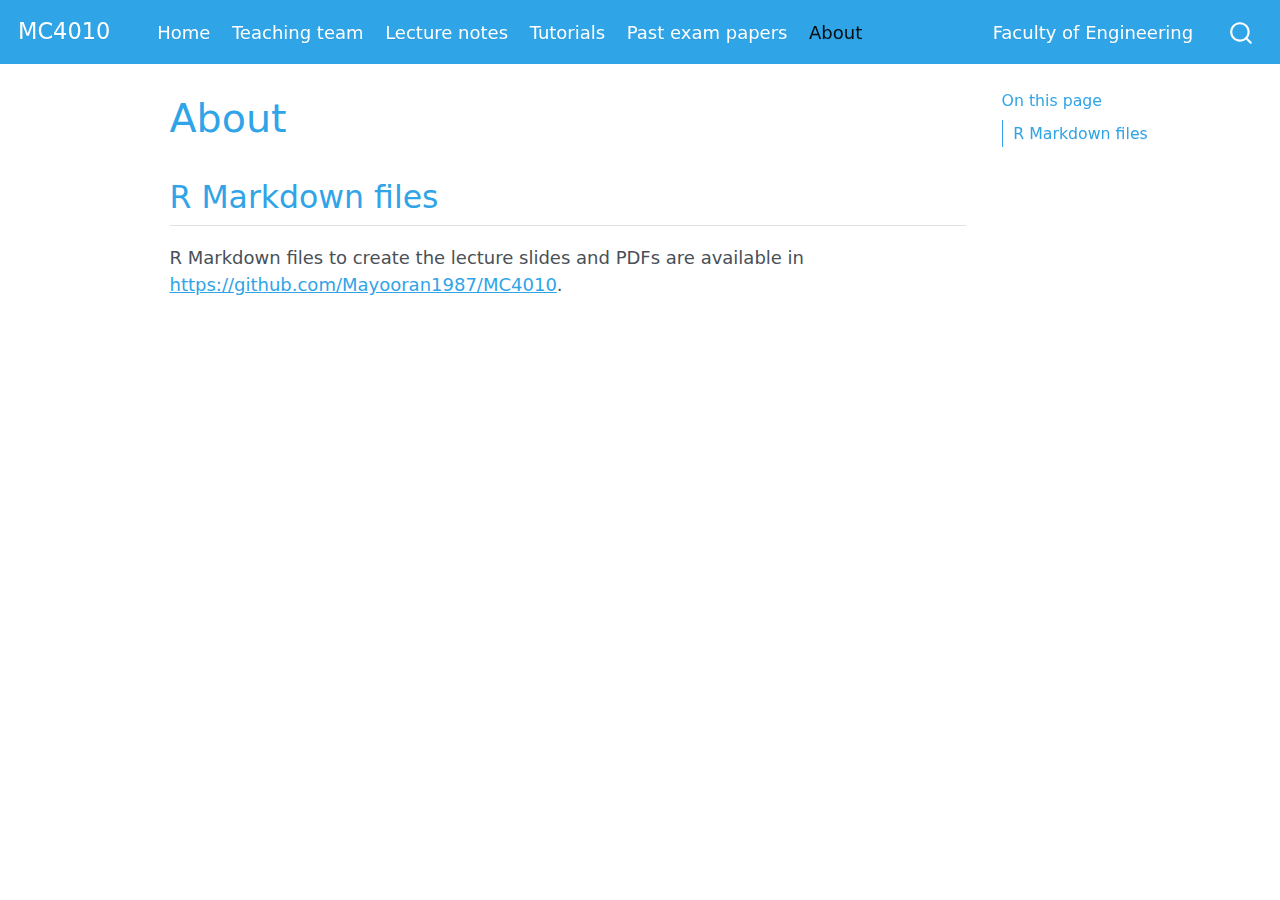
==== docs/about.html @ e9e0e406 "Add files via upload" ====
<!DOCTYPE html>
<html xmlns="http://www.w3.org/1999/xhtml" lang="en" xml:lang="en"><head>

<meta charset="utf-8">
<meta name="generator" content="quarto-1.2.269">

<meta name="viewport" content="width=device-width, initial-scale=1.0, user-scalable=yes">


<title>MC4010 - About</title>
<style>
code{white-space: pre-wrap;}
span.smallcaps{font-variant: small-caps;}
div.columns{display: flex; gap: min(4vw, 1.5em);}
div.column{flex: auto; overflow-x: auto;}
div.hanging-indent{margin-left: 1.5em; text-indent: -1.5em;}
ul.task-list{list-style: none;}
ul.task-list li input[type="checkbox"] {
  width: 0.8em;
  margin: 0 0.8em 0.2em -1.6em;
  vertical-align: middle;
}
</style>


<script src="site_libs/quarto-nav/quarto-nav.js"></script>
<script src="site_libs/quarto-nav/headroom.min.js"></script>
<script src="site_libs/clipboard/clipboard.min.js"></script>
<script src="site_libs/quarto-search/autocomplete.umd.js"></script>
<script src="site_libs/quarto-search/fuse.min.js"></script>
<script src="site_libs/quarto-search/quarto-search.js"></script>
<meta name="quarto:offset" content="./">
<script src="site_libs/quarto-html/quarto.js"></script>
<script src="site_libs/quarto-html/popper.min.js"></script>
<script src="site_libs/quarto-html/tippy.umd.min.js"></script>
<script src="site_libs/quarto-html/anchor.min.js"></script>
<link href="site_libs/quarto-html/tippy.css" rel="stylesheet">
<link href="site_libs/quarto-html/quarto-syntax-highlighting.css" rel="stylesheet" id="quarto-text-highlighting-styles">
<script src="site_libs/bootstrap/bootstrap.min.js"></script>
<link href="site_libs/bootstrap/bootstrap-icons.css" rel="stylesheet">
<link href="site_libs/bootstrap/bootstrap.min.css" rel="stylesheet" id="quarto-bootstrap" data-mode="light">
<script id="quarto-search-options" type="application/json">{
  "location": "navbar",
  "copy-button": false,
  "collapse-after": 3,
  "panel-placement": "end",
  "type": "overlay",
  "limit": 20,
  "language": {
    "search-no-results-text": "No results",
    "search-matching-documents-text": "matching documents",
    "search-copy-link-title": "Copy link to search",
    "search-hide-matches-text": "Hide additional matches",
    "search-more-match-text": "more match in this document",
    "search-more-matches-text": "more matches in this document",
    "search-clear-button-title": "Clear",
    "search-detached-cancel-button-title": "Cancel",
    "search-submit-button-title": "Submit"
  }
}</script>


<link rel="stylesheet" href="styles.css">
</head>

<body class="nav-fixed">

<div id="quarto-search-results"></div>
  <header id="quarto-header" class="headroom fixed-top">
    <nav class="navbar navbar-expand-lg navbar-dark ">
      <div class="navbar-container container-fluid">
      <div class="navbar-brand-container">
    <a class="navbar-brand" href="./index.html">
    <span class="navbar-title">MC4010</span>
    </a>
  </div>
          <button class="navbar-toggler" type="button" data-bs-toggle="collapse" data-bs-target="#navbarCollapse" aria-controls="navbarCollapse" aria-expanded="false" aria-label="Toggle navigation" onclick="if (window.quartoToggleHeadroom) { window.quartoToggleHeadroom(); }">
  <span class="navbar-toggler-icon"></span>
</button>
          <div class="collapse navbar-collapse" id="navbarCollapse">
            <ul class="navbar-nav navbar-nav-scroll me-auto">
  <li class="nav-item">
    <a class="nav-link" href="./index.html">
 <span class="menu-text">Home</span></a>
  </li>  
  <li class="nav-item">
    <a class="nav-link" href="./teaching.html">
 <span class="menu-text">Teaching team</span></a>
  </li>  
  <li class="nav-item">
    <a class="nav-link" href="./notes.html">
 <span class="menu-text">Lecture notes</span></a>
  </li>  
  <li class="nav-item">
    <a class="nav-link" href="./tutorials.html">
 <span class="menu-text">Tutorials</span></a>
  </li>  
  <li class="nav-item">
    <a class="nav-link" href="./Past_exam.html">
 <span class="menu-text">Past exam papers</span></a>
  </li>  
  <li class="nav-item">
    <a class="nav-link active" href="./about.html" aria-current="page">
 <span class="menu-text">About</span></a>
  </li>  
</ul>
            <ul class="navbar-nav navbar-nav-scroll ms-auto">
  <li class="nav-item">
    <a class="nav-link" href="http://eng.jfn.ac.lk/">
 <span class="menu-text">Faculty of Engineering</span></a>
  </li>  
</ul>
              <div id="quarto-search" class="" title="Search"></div>
          </div> <!-- /navcollapse -->
      </div> <!-- /container-fluid -->
    </nav>
</header>
<!-- content -->
<div id="quarto-content" class="quarto-container page-columns page-rows-contents page-layout-article page-navbar">
<!-- sidebar -->
<!-- margin-sidebar -->
    <div id="quarto-margin-sidebar" class="sidebar margin-sidebar">
        <nav id="TOC" role="doc-toc" class="toc-active">
    <h2 id="toc-title">On this page</h2>
   
  <ul>
  <li><a href="#r-markdown-files" id="toc-r-markdown-files" class="nav-link active" data-scroll-target="#r-markdown-files">R Markdown files</a></li>
  </ul>
</nav>
    </div>
<!-- main -->
<main class="content" id="quarto-document-content">

<header id="title-block-header" class="quarto-title-block default">
<div class="quarto-title">
<h1 class="title">About</h1>
</div>



<div class="quarto-title-meta">

    
  
    
  </div>
  

</header>

<section id="r-markdown-files" class="level2">
<h2 class="anchored" data-anchor-id="r-markdown-files">R Markdown files</h2>
<p>R Markdown files to create the lecture slides and PDFs are available in <a href="https://github.com/Mayooran1987/MC4010" class="uri">https://github.com/Mayooran1987/MC4010</a>.</p>


</section>

</main> <!-- /main -->
<script id="quarto-html-after-body" type="application/javascript">
window.document.addEventListener("DOMContentLoaded", function (event) {
  const toggleBodyColorMode = (bsSheetEl) => {
    const mode = bsSheetEl.getAttribute("data-mode");
    const bodyEl = window.document.querySelector("body");
    if (mode === "dark") {
      bodyEl.classList.add("quarto-dark");
      bodyEl.classList.remove("quarto-light");
    } else {
      bodyEl.classList.add("quarto-light");
      bodyEl.classList.remove("quarto-dark");
    }
  }
  const toggleBodyColorPrimary = () => {
    const bsSheetEl = window.document.querySelector("link#quarto-bootstrap");
    if (bsSheetEl) {
      toggleBodyColorMode(bsSheetEl);
    }
  }
  toggleBodyColorPrimary();  
  const icon = "";
  const anchorJS = new window.AnchorJS();
  anchorJS.options = {
    placement: 'right',
    icon: icon
  };
  anchorJS.add('.anchored');
  const clipboard = new window.ClipboardJS('.code-copy-button', {
    target: function(trigger) {
      return trigger.previousElementSibling;
    }
  });
  clipboard.on('success', function(e) {
    // button target
    const button = e.trigger;
    // don't keep focus
    button.blur();
    // flash "checked"
    button.classList.add('code-copy-button-checked');
    var currentTitle = button.getAttribute("title");
    button.setAttribute("title", "Copied!");
    let tooltip;
    if (window.bootstrap) {
      button.setAttribute("data-bs-toggle", "tooltip");
      button.setAttribute("data-bs-placement", "left");
      button.setAttribute("data-bs-title", "Copied!");
      tooltip = new bootstrap.Tooltip(button, 
        { trigger: "manual", 
          customClass: "code-copy-button-tooltip",
          offset: [0, -8]});
      tooltip.show();    
    }
    setTimeout(function() {
      if (tooltip) {
        tooltip.hide();
        button.removeAttribute("data-bs-title");
        button.removeAttribute("data-bs-toggle");
        button.removeAttribute("data-bs-placement");
      }
      button.setAttribute("title", currentTitle);
      button.classList.remove('code-copy-button-checked');
    }, 1000);
    // clear code selection
    e.clearSelection();
  });
  function tippyHover(el, contentFn) {
    const config = {
      allowHTML: true,
      content: contentFn,
      maxWidth: 500,
      delay: 100,
      arrow: false,
      appendTo: function(el) {
          return el.parentElement;
      },
      interactive: true,
      interactiveBorder: 10,
      theme: 'quarto',
      placement: 'bottom-start'
    };
    window.tippy(el, config); 
  }
  const noterefs = window.document.querySelectorAll('a[role="doc-noteref"]');
  for (var i=0; i<noterefs.length; i++) {
    const ref = noterefs[i];
    tippyHover(ref, function() {
      // use id or data attribute instead here
      let href = ref.getAttribute('data-footnote-href') || ref.getAttribute('href');
      try { href = new URL(href).hash; } catch {}
      const id = href.replace(/^#\/?/, "");
      const note = window.document.getElementById(id);
      return note.innerHTML;
    });
  }
  const findCites = (el) => {
    const parentEl = el.parentElement;
    if (parentEl) {
      const cites = parentEl.dataset.cites;
      if (cites) {
        return {
          el,
          cites: cites.split(' ')
        };
      } else {
        return findCites(el.parentElement)
      }
    } else {
      return undefined;
    }
  };
  var bibliorefs = window.document.querySelectorAll('a[role="doc-biblioref"]');
  for (var i=0; i<bibliorefs.length; i++) {
    const ref = bibliorefs[i];
    const citeInfo = findCites(ref);
    if (citeInfo) {
      tippyHover(citeInfo.el, function() {
        var popup = window.document.createElement('div');
        citeInfo.cites.forEach(function(cite) {
          var citeDiv = window.document.createElement('div');
          citeDiv.classList.add('hanging-indent');
          citeDiv.classList.add('csl-entry');
          var biblioDiv = window.document.getElementById('ref-' + cite);
          if (biblioDiv) {
            citeDiv.innerHTML = biblioDiv.innerHTML;
          }
          popup.appendChild(citeDiv);
        });
        return popup.innerHTML;
      });
    }
  }
});
</script>
</div> <!-- /content -->



</body></html>
---- docs/site_libs/quarto-html/tippy.css ----
.tippy-box[data-animation=fade][data-state=hidden]{opacity:0}[data-tippy-root]{max-width:calc(100vw - 10px)}.tippy-box{position:relative;background-color:#333;color:#fff;border-radius:4px;font-size:14px;line-height:1.4;white-space:normal;outline:0;transition-property:transform,visibility,opacity}.tippy-box[data-placement^=top]>.tippy-arrow{bottom:0}.tippy-box[data-placement^=top]>.tippy-arrow:before{bottom:-7px;left:0;border-width:8px 8px 0;border-top-color:initial;transform-origin:center top}.tippy-box[data-placement^=bottom]>.tippy-arrow{top:0}.tippy-box[data-placement^=bottom]>.tippy-arrow:before{top:-7px;left:0;border-width:0 8px 8px;border-bottom-color:initial;transform-origin:center bottom}.tippy-box[data-placement^=left]>.tippy-arrow{right:0}.tippy-box[data-placement^=left]>.tippy-arrow:before{border-width:8px 0 8px 8px;border-left-color:initial;right:-7px;transform-origin:center left}.tippy-box[data-placement^=right]>.tippy-arrow{left:0}.tippy-box[data-placement^=right]>.tippy-arrow:before{left:-7px;border-width:8px 8px 8px 0;border-right-color:initial;transform-origin:center right}.tippy-box[data-inertia][data-state=visible]{transition-timing-function:cubic-bezier(.54,1.5,.38,1.11)}.tippy-arrow{width:16px;height:16px;color:#333}.tippy-arrow:before{content:"";position:absolute;border-color:transparent;border-style:solid}.tippy-content{position:relative;padding:5px 9px;z-index:1}
---- docs/site_libs/quarto-html/quarto-syntax-highlighting.css ----
/* quarto syntax highlight colors */
:root {
  --quarto-hl-ot-color: #003B4F;
  --quarto-hl-at-color: #657422;
  --quarto-hl-ss-color: #20794D;
  --quarto-hl-an-color: #5E5E5E;
  --quarto-hl-fu-color: #4758AB;
  --quarto-hl-st-color: #20794D;
  --quarto-hl-cf-color: #003B4F;
  --quarto-hl-op-color: #5E5E5E;
  --quarto-hl-er-color: #AD0000;
  --quarto-hl-bn-color: #AD0000;
  --quarto-hl-al-color: #AD0000;
  --quarto-hl-va-color: #111111;
  --quarto-hl-bu-color: inherit;
  --quarto-hl-ex-color: inherit;
  --quarto-hl-pp-color: #AD0000;
  --quarto-hl-in-color: #5E5E5E;
  --quarto-hl-vs-color: #20794D;
  --quarto-hl-wa-color: #5E5E5E;
  --quarto-hl-do-color: #5E5E5E;
  --quarto-hl-im-color: #00769E;
  --quarto-hl-ch-color: #20794D;
  --quarto-hl-dt-color: #AD0000;
  --quarto-hl-fl-color: #AD0000;
  --quarto-hl-co-color: #5E5E5E;
  --quarto-hl-cv-color: #5E5E5E;
  --quarto-hl-cn-color: #8f5902;
  --quarto-hl-sc-color: #5E5E5E;
  --quarto-hl-dv-color: #AD0000;
  --quarto-hl-kw-color: #003B4F;
}

/* other quarto variables */
:root {
  --quarto-font-monospace: SFMono-Regular, Menlo, Monaco, Consolas, "Liberation Mono", "Courier New", monospace;
}

pre > code.sourceCode > span {
  color: #003B4F;
}

code span {
  color: #003B4F;
}

code.sourceCode > span {
  color: #003B4F;
}

div.sourceCode,
div.sourceCode pre.sourceCode {
  color: #003B4F;
}

code span.ot {
  color: #003B4F;
}

code span.at {
  color: #657422;
}

code span.ss {
  color: #20794D;
}

code span.an {
  color: #5E5E5E;
}

code span.fu {
  color: #4758AB;
}

code span.st {
  color: #20794D;
}

code span.cf {
  color: #003B4F;
}

code span.op {
  color: #5E5E5E;
}

code span.er {
  color: #AD0000;
}

code span.bn {
  color: #AD0000;
}

code span.al {
  color: #AD0000;
}

code span.va {
  color: #111111;
}

code span.pp {
  color: #AD0000;
}

code span.in {
  color: #5E5E5E;
}

code span.vs {
  color: #20794D;
}

code span.wa {
  color: #5E5E5E;
  font-style: italic;
}

code span.do {
  color: #5E5E5E;
  font-style: italic;
}

code span.im {
  color: #00769E;
}

code span.ch {
  color: #20794D;
}

code span.dt {
  color: #AD0000;
}

code span.fl {
  color: #AD0000;
}

code span.co {
  color: #5E5E5E;
}

code span.cv {
  color: #5E5E5E;
  font-style: italic;
}

code span.cn {
  color: #8f5902;
}

code span.sc {
  color: #5E5E5E;
}

code span.dv {
  color: #AD0000;
}

code span.kw {
  color: #003B4F;
}

.prevent-inlining {
  content: "</";
}

/*# sourceMappingURL=debc5d5d77c3f9108843748ff7464032.css.map */
---- docs/styles.css ----
/* css styles */
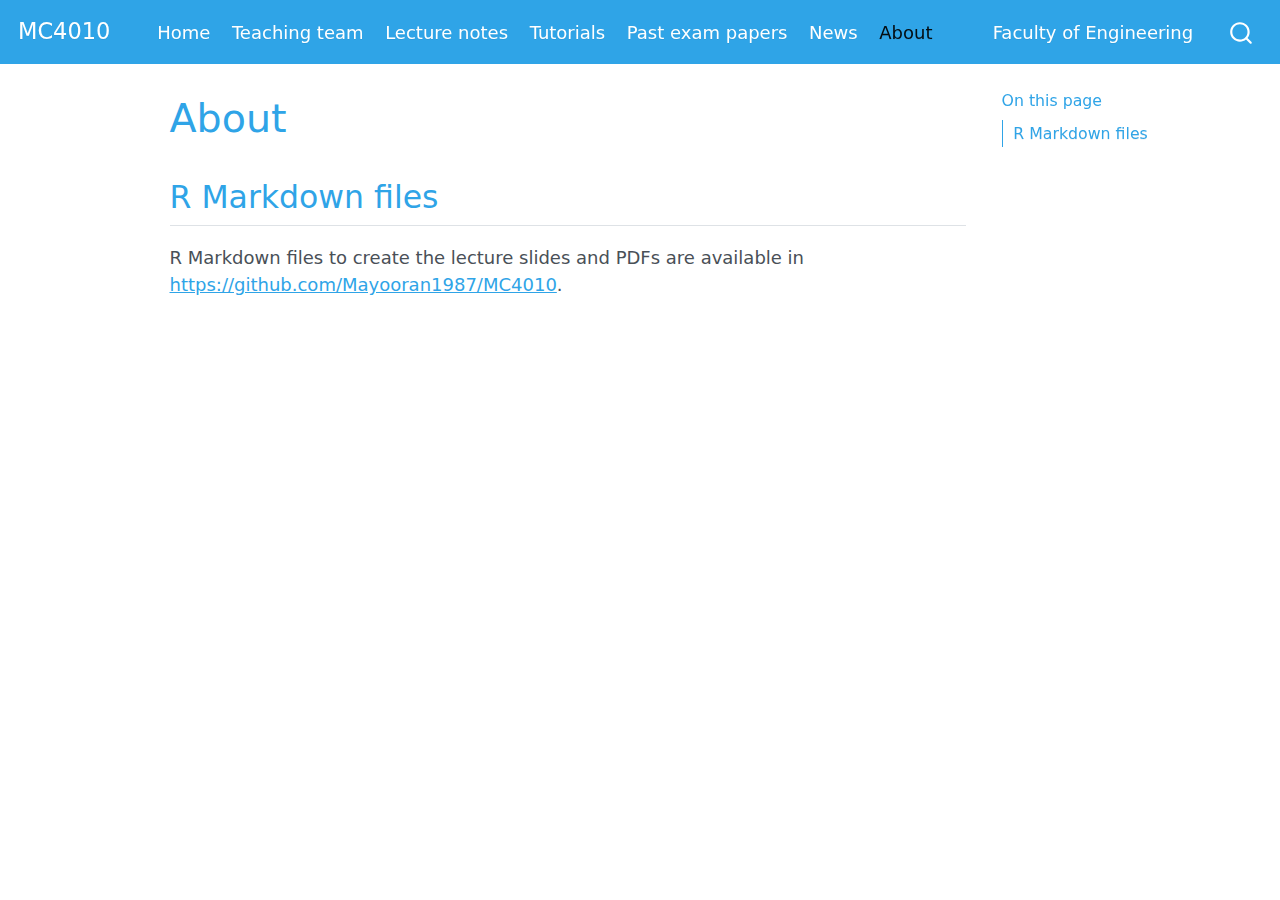
==== commit 73edb1de: "Add files via upload" ====
--- a/docs/about.html
+++ b/docs/about.html
@@ -100,6 +100,10 @@
  <span class="menu-text">Past exam papers</span></a>
   </li>  
   <li class="nav-item">
+    <a class="nav-link" href="./news.html">
+ <span class="menu-text">News</span></a>
+  </li>  
+  <li class="nav-item">
     <a class="nav-link active" href="./about.html" aria-current="page">
  <span class="menu-text">About</span></a>
   </li>  
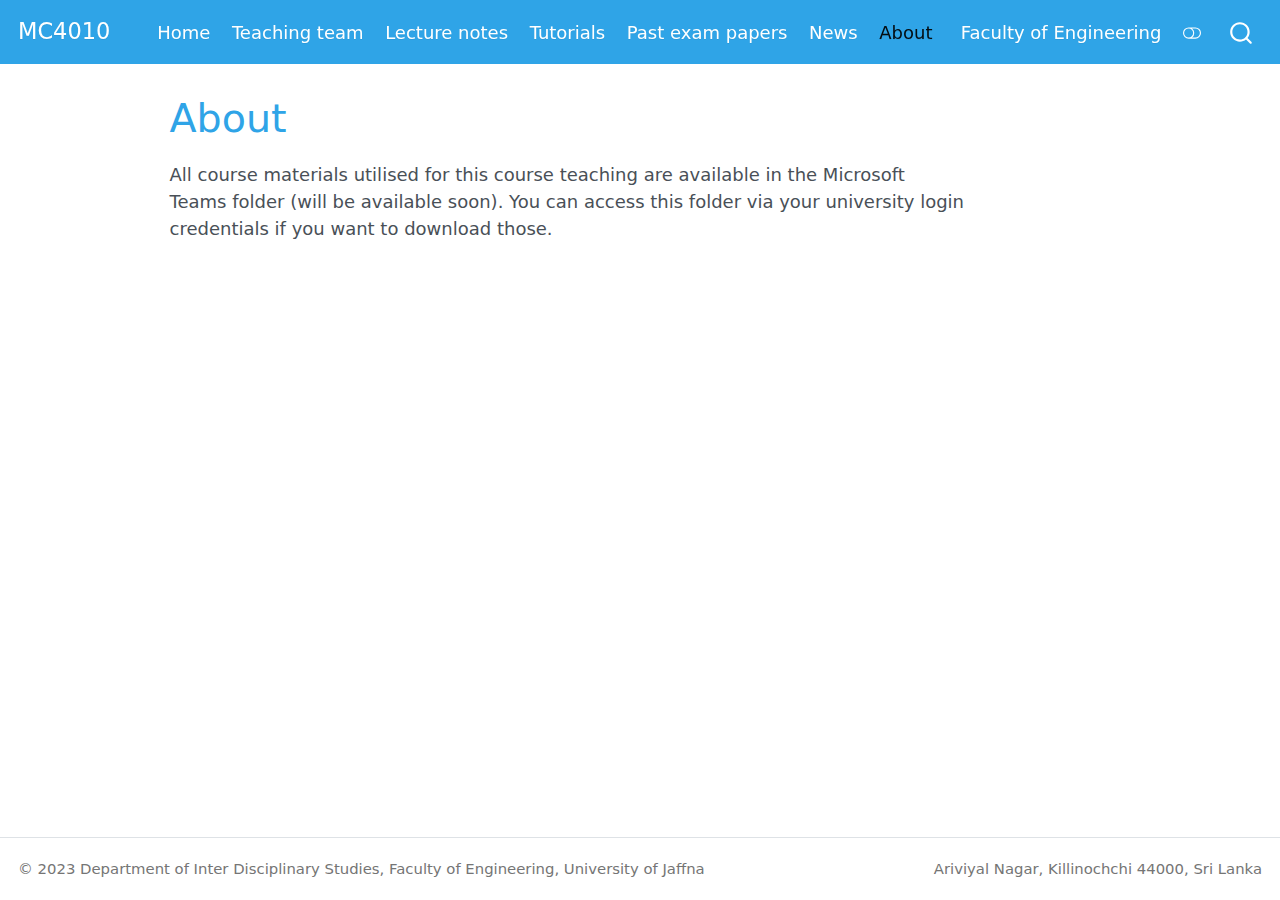
==== commit e93663cb: "Add files via upload" ====
--- a/docs/about.html
+++ b/docs/about.html
@@ -35,10 +35,12 @@
 <script src="site_libs/quarto-html/tippy.umd.min.js"></script>
 <script src="site_libs/quarto-html/anchor.min.js"></script>
 <link href="site_libs/quarto-html/tippy.css" rel="stylesheet">
-<link href="site_libs/quarto-html/quarto-syntax-highlighting.css" rel="stylesheet" id="quarto-text-highlighting-styles">
+<link href="site_libs/quarto-html/quarto-syntax-highlighting.css" rel="stylesheet" class="quarto-color-scheme" id="quarto-text-highlighting-styles">
+<link href="site_libs/quarto-html/quarto-syntax-highlighting-dark.css" rel="prefetch" class="quarto-color-scheme quarto-color-alternate" id="quarto-text-highlighting-styles">
 <script src="site_libs/bootstrap/bootstrap.min.js"></script>
 <link href="site_libs/bootstrap/bootstrap-icons.css" rel="stylesheet">
-<link href="site_libs/bootstrap/bootstrap.min.css" rel="stylesheet" id="quarto-bootstrap" data-mode="light">
+<link href="site_libs/bootstrap/bootstrap.min.css" rel="stylesheet" class="quarto-color-scheme" id="quarto-bootstrap" data-mode="light">
+<link href="site_libs/bootstrap/bootstrap-dark.min.css" rel="prefetch" class="quarto-color-scheme quarto-color-alternate" id="quarto-bootstrap" data-mode="dark">
 <script id="quarto-search-options" type="application/json">{
   "location": "navbar",
   "copy-button": false,
@@ -114,6 +116,9 @@
  <span class="menu-text">Faculty of Engineering</span></a>
   </li>  
 </ul>
+              <div class="quarto-toggle-container">
+                  <a href="" class="quarto-color-scheme-toggle nav-link" onclick="window.quartoToggleColorScheme(); return false;" title="Toggle dark mode"><i class="bi"></i></a>
+              </div>
               <div id="quarto-search" class="" title="Search"></div>
           </div> <!-- /navcollapse -->
       </div> <!-- /container-fluid -->
@@ -124,13 +129,7 @@
 <!-- sidebar -->
 <!-- margin-sidebar -->
     <div id="quarto-margin-sidebar" class="sidebar margin-sidebar">
-        <nav id="TOC" role="doc-toc" class="toc-active">
-    <h2 id="toc-title">On this page</h2>
-   
-  <ul>
-  <li><a href="#r-markdown-files" id="toc-r-markdown-files" class="nav-link active" data-scroll-target="#r-markdown-files">R Markdown files</a></li>
-  </ul>
-</nav>
+        
     </div>
 <!-- main -->
 <main class="content" id="quarto-document-content">
@@ -152,12 +151,9 @@
 
 </header>
 
-<section id="r-markdown-files" class="level2">
-<h2 class="anchored" data-anchor-id="r-markdown-files">R Markdown files</h2>
-<p>R Markdown files to create the lecture slides and PDFs are available in <a href="https://github.com/Mayooran1987/MC4010" class="uri">https://github.com/Mayooran1987/MC4010</a>.</p>
-
-
-</section>
+<p>All course materials utilised for this course teaching are available in the Microsoft Teams folder (will be available soon). You can access this folder via your university login credentials if you want to download those.</p>
+
+
 
 </main> <!-- /main -->
 <script id="quarto-html-after-body" type="application/javascript">
@@ -180,6 +176,121 @@
     }
   }
   toggleBodyColorPrimary();  
+  const disableStylesheet = (stylesheets) => {
+    for (let i=0; i < stylesheets.length; i++) {
+      const stylesheet = stylesheets[i];
+      stylesheet.rel = 'prefetch';
+    }
+  }
+  const enableStylesheet = (stylesheets) => {
+    for (let i=0; i < stylesheets.length; i++) {
+      const stylesheet = stylesheets[i];
+      stylesheet.rel = 'stylesheet';
+    }
+  }
+  const manageTransitions = (selector, allowTransitions) => {
+    const els = window.document.querySelectorAll(selector);
+    for (let i=0; i < els.length; i++) {
+      const el = els[i];
+      if (allowTransitions) {
+        el.classList.remove('notransition');
+      } else {
+        el.classList.add('notransition');
+      }
+    }
+  }
+  const toggleColorMode = (alternate) => {
+    // Switch the stylesheets
+    const alternateStylesheets = window.document.querySelectorAll('link.quarto-color-scheme.quarto-color-alternate');
+    manageTransitions('#quarto-margin-sidebar .nav-link', false);
+    if (alternate) {
+      enableStylesheet(alternateStylesheets);
+      for (const sheetNode of alternateStylesheets) {
+        if (sheetNode.id === "quarto-bootstrap") {
+          toggleBodyColorMode(sheetNode);
+        }
+      }
+    } else {
+      disableStylesheet(alternateStylesheets);
+      toggleBodyColorPrimary();
+    }
+    manageTransitions('#quarto-margin-sidebar .nav-link', true);
+    // Switch the toggles
+    const toggles = window.document.querySelectorAll('.quarto-color-scheme-toggle');
+    for (let i=0; i < toggles.length; i++) {
+      const toggle = toggles[i];
+      if (toggle) {
+        if (alternate) {
+          toggle.classList.add("alternate");     
+        } else {
+          toggle.classList.remove("alternate");
+        }
+      }
+    }
+    // Hack to workaround the fact that safari doesn't
+    // properly recolor the scrollbar when toggling (#1455)
+    if (navigator.userAgent.indexOf('Safari') > 0 && navigator.userAgent.indexOf('Chrome') == -1) {
+      manageTransitions("body", false);
+      window.scrollTo(0, 1);
+      setTimeout(() => {
+        window.scrollTo(0, 0);
+        manageTransitions("body", true);
+      }, 40);  
+    }
+  }
+  const isFileUrl = () => { 
+    return window.location.protocol === 'file:';
+  }
+  const hasAlternateSentinel = () => {  
+    let styleSentinel = getColorSchemeSentinel();
+    if (styleSentinel !== null) {
+      return styleSentinel === "alternate";
+    } else {
+      return false;
+    }
+  }
+  const setStyleSentinel = (alternate) => {
+    const value = alternate ? "alternate" : "default";
+    if (!isFileUrl()) {
+      window.localStorage.setItem("quarto-color-scheme", value);
+    } else {
+      localAlternateSentinel = value;
+    }
+  }
+  const getColorSchemeSentinel = () => {
+    if (!isFileUrl()) {
+      const storageValue = window.localStorage.getItem("quarto-color-scheme");
+      return storageValue != null ? storageValue : localAlternateSentinel;
+    } else {
+      return localAlternateSentinel;
+    }
+  }
+  let localAlternateSentinel = 'default';
+  // Dark / light mode switch
+  window.quartoToggleColorScheme = () => {
+    // Read the current dark / light value 
+    let toAlternate = !hasAlternateSentinel();
+    toggleColorMode(toAlternate);
+    setStyleSentinel(toAlternate);
+  };
+  // Ensure there is a toggle, if there isn't float one in the top right
+  if (window.document.querySelector('.quarto-color-scheme-toggle') === null) {
+    const a = window.document.createElement('a');
+    a.classList.add('top-right');
+    a.classList.add('quarto-color-scheme-toggle');
+    a.href = "";
+    a.onclick = function() { try { window.quartoToggleColorScheme(); } catch {} return false; };
+    const i = window.document.createElement("i");
+    i.classList.add('bi');
+    a.appendChild(i);
+    window.document.body.appendChild(a);
+  }
+  // Switch to dark mode if need be
+  if (hasAlternateSentinel()) {
+    toggleColorMode(true);
+  } else {
+    toggleColorMode(false);
+  }
   const icon = "";
   const anchorJS = new window.AnchorJS();
   anchorJS.options = {
@@ -294,6 +405,12 @@
 });
 </script>
 </div> <!-- /content -->
+<footer class="footer">
+  <div class="nav-footer">
+    <div class="nav-footer-left">© 2023 Department of Inter Disciplinary Studies, Faculty of Engineering, University of Jaffna</div>   
+    <div class="nav-footer-right">Ariviyal Nagar, Killinochchi 44000, Sri Lanka</div>
+  </div>
+</footer>
 
 
 
--- a/docs/site_libs/quarto-html/quarto-syntax-highlighting-dark.css
+++ b/docs/site_libs/quarto-html/quarto-syntax-highlighting-dark.css
@@ -0,0 +1,187 @@
+/* quarto syntax highlight colors */
+:root {
+  --quarto-hl-al-color: #f07178;
+  --quarto-hl-an-color: #d4d0ab;
+  --quarto-hl-at-color: #00e0e0;
+  --quarto-hl-bn-color: #d4d0ab;
+  --quarto-hl-bu-color: #abe338;
+  --quarto-hl-ch-color: #abe338;
+  --quarto-hl-co-color: #f8f8f2;
+  --quarto-hl-cv-color: #ffd700;
+  --quarto-hl-cn-color: #ffd700;
+  --quarto-hl-cf-color: #ffa07a;
+  --quarto-hl-dt-color: #ffa07a;
+  --quarto-hl-dv-color: #d4d0ab;
+  --quarto-hl-do-color: #f8f8f2;
+  --quarto-hl-er-color: #f07178;
+  --quarto-hl-ex-color: #00e0e0;
+  --quarto-hl-fl-color: #d4d0ab;
+  --quarto-hl-fu-color: #ffa07a;
+  --quarto-hl-im-color: #abe338;
+  --quarto-hl-in-color: #d4d0ab;
+  --quarto-hl-kw-color: #ffa07a;
+  --quarto-hl-op-color: #ffa07a;
+  --quarto-hl-ot-color: #00e0e0;
+  --quarto-hl-pp-color: #dcc6e0;
+  --quarto-hl-re-color: #00e0e0;
+  --quarto-hl-sc-color: #abe338;
+  --quarto-hl-ss-color: #abe338;
+  --quarto-hl-st-color: #abe338;
+  --quarto-hl-va-color: #00e0e0;
+  --quarto-hl-vs-color: #abe338;
+  --quarto-hl-wa-color: #dcc6e0;
+}
+
+/* other quarto variables */
+:root {
+  --quarto-font-monospace: SFMono-Regular, Menlo, Monaco, Consolas, "Liberation Mono", "Courier New", monospace;
+}
+
+code span.al {
+  font-weight: bold;
+  color: #f07178;
+}
+
+code span.an {
+  color: #d4d0ab;
+}
+
+code span.at {
+  color: #00e0e0;
+}
+
+code span.bn {
+  color: #d4d0ab;
+}
+
+code span.bu {
+  color: #abe338;
+}
+
+code span.ch {
+  color: #abe338;
+}
+
+code span.co {
+  font-style: italic;
+  color: #f8f8f2;
+}
+
+code span.cv {
+  color: #ffd700;
+}
+
+code span.cn {
+  color: #ffd700;
+}
+
+code span.cf {
+  font-weight: bold;
+  color: #ffa07a;
+}
+
+code span.dt {
+  color: #ffa07a;
+}
+
+code span.dv {
+  color: #d4d0ab;
+}
+
+code span.do {
+  color: #f8f8f2;
+}
+
+code span.er {
+  color: #f07178;
+  text-decoration: underline;
+}
+
+code span.ex {
+  font-weight: bold;
+  color: #00e0e0;
+}
+
+code span.fl {
+  color: #d4d0ab;
+}
+
+code span.fu {
+  color: #ffa07a;
+}
+
+code span.im {
+  color: #abe338;
+}
+
+code span.in {
+  color: #d4d0ab;
+}
+
+code span.kw {
+  font-weight: bold;
+  color: #ffa07a;
+}
+
+pre > code.sourceCode > span {
+  color: #f8f8f2;
+}
+
+code span {
+  color: #f8f8f2;
+}
+
+code.sourceCode > span {
+  color: #f8f8f2;
+}
+
+div.sourceCode,
+div.sourceCode pre.sourceCode {
+  color: #f8f8f2;
+}
+
+code span.op {
+  color: #ffa07a;
+}
+
+code span.ot {
+  color: #00e0e0;
+}
+
+code span.pp {
+  color: #dcc6e0;
+}
+
+code span.re {
+  color: #00e0e0;
+}
+
+code span.sc {
+  color: #abe338;
+}
+
+code span.ss {
+  color: #abe338;
+}
+
+code span.st {
+  color: #abe338;
+}
+
+code span.va {
+  color: #00e0e0;
+}
+
+code span.vs {
+  color: #abe338;
+}
+
+code span.wa {
+  color: #dcc6e0;
+}
+
+.prevent-inlining {
+  content: "</";
+}
+
+/*# sourceMappingURL=935a306eefa94366c21e1a970dddb765.css.map */
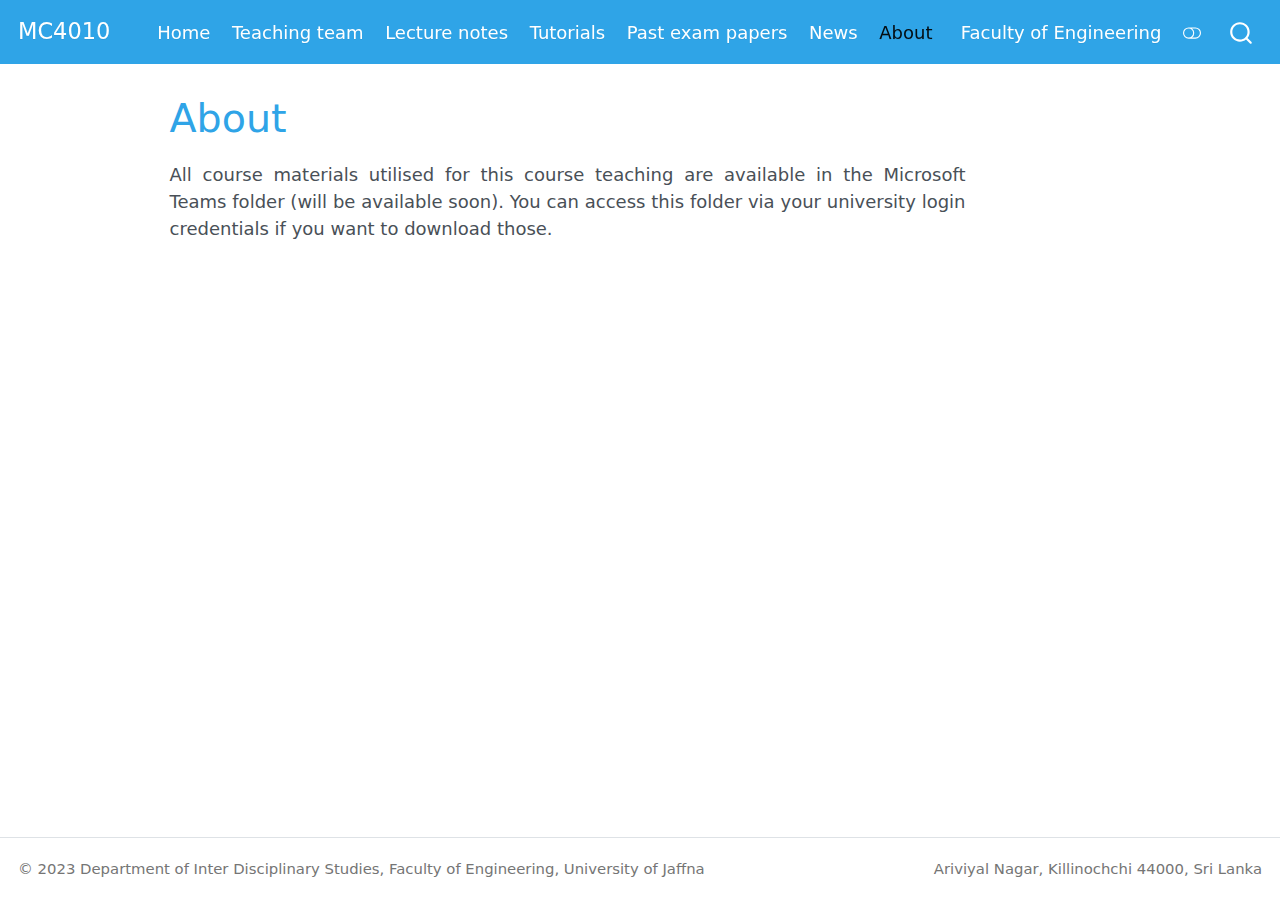
==== commit 943dd444: "Add files via upload" ====
--- a/docs/about.html
+++ b/docs/about.html
@@ -151,11 +151,13 @@
 
 </header>
 
+<div style="text-align: justify">
+
 <p>All course materials utilised for this course teaching are available in the Microsoft Teams folder (will be available soon). You can access this folder via your university login credentials if you want to download those.</p>
 
 
 
-</main> <!-- /main -->
+</div></main> <!-- /main -->
 <script id="quarto-html-after-body" type="application/javascript">
 window.document.addEventListener("DOMContentLoaded", function (event) {
   const toggleBodyColorMode = (bsSheetEl) => {
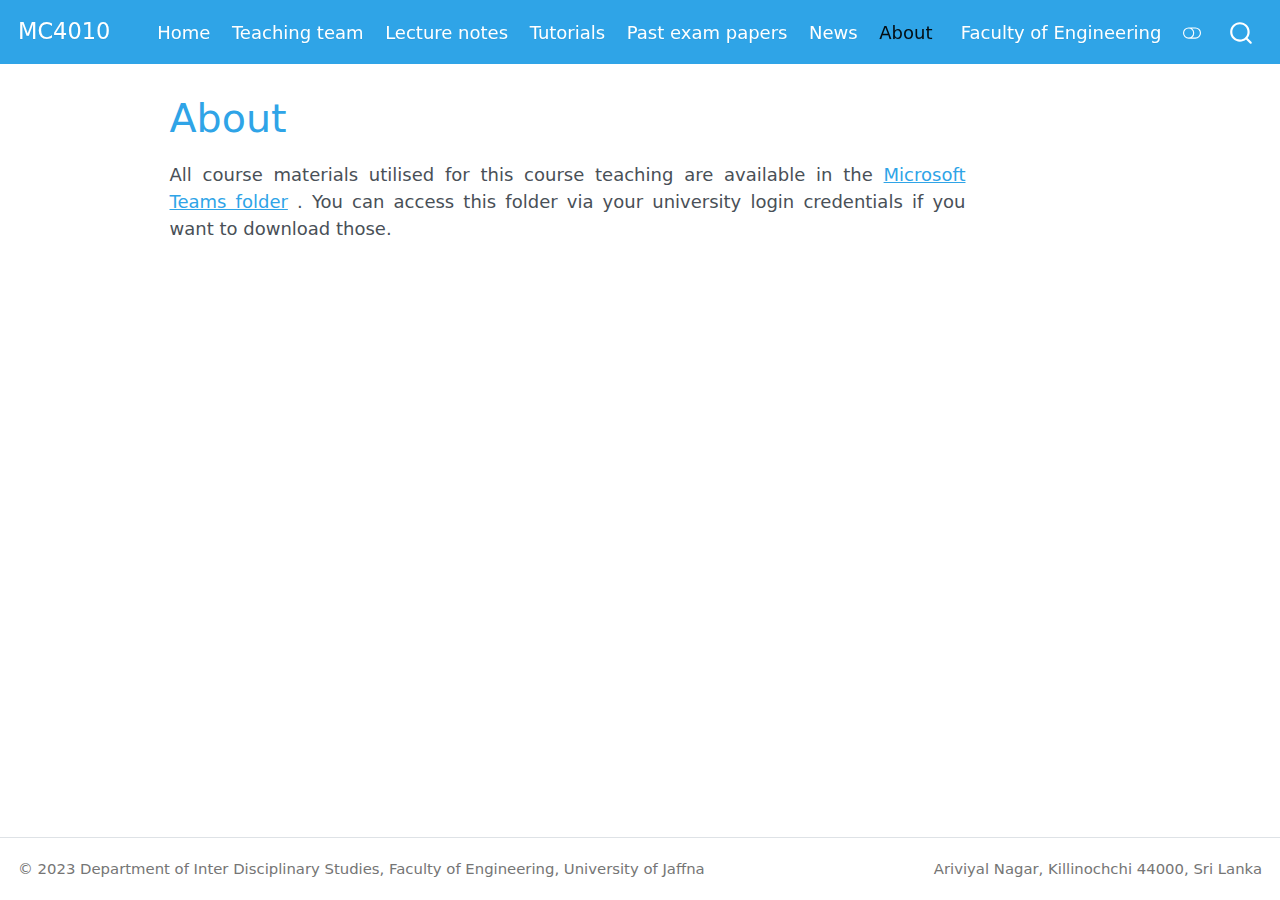
==== commit a93d6d99: "Add files via upload" ====
--- a/docs/about.html
+++ b/docs/about.html
@@ -153,7 +153,7 @@
 
 <div style="text-align: justify">
 
-<p>All course materials utilised for this course teaching are available in the Microsoft Teams folder (will be available soon). You can access this folder via your university login credentials if you want to download those.</p>
+<p>All course materials utilised for this course teaching are available in the <a href="https://teams.microsoft.com/l/channel/19%3aXBV94kK27KxHVLfFG_Abw7Sd69A3YroIDusvNoCmtBk1%40thread.tacv2/General?groupId=e29cd07c-5e39-4f2e-ba53-ca7f5c1d0120&amp;tenantId=569779cc-e9ff-4510-98cb-ed948a207bb6">Microsoft Teams folder</a> . You can access this folder via your university login credentials if you want to download those.</p>
 
 
 
